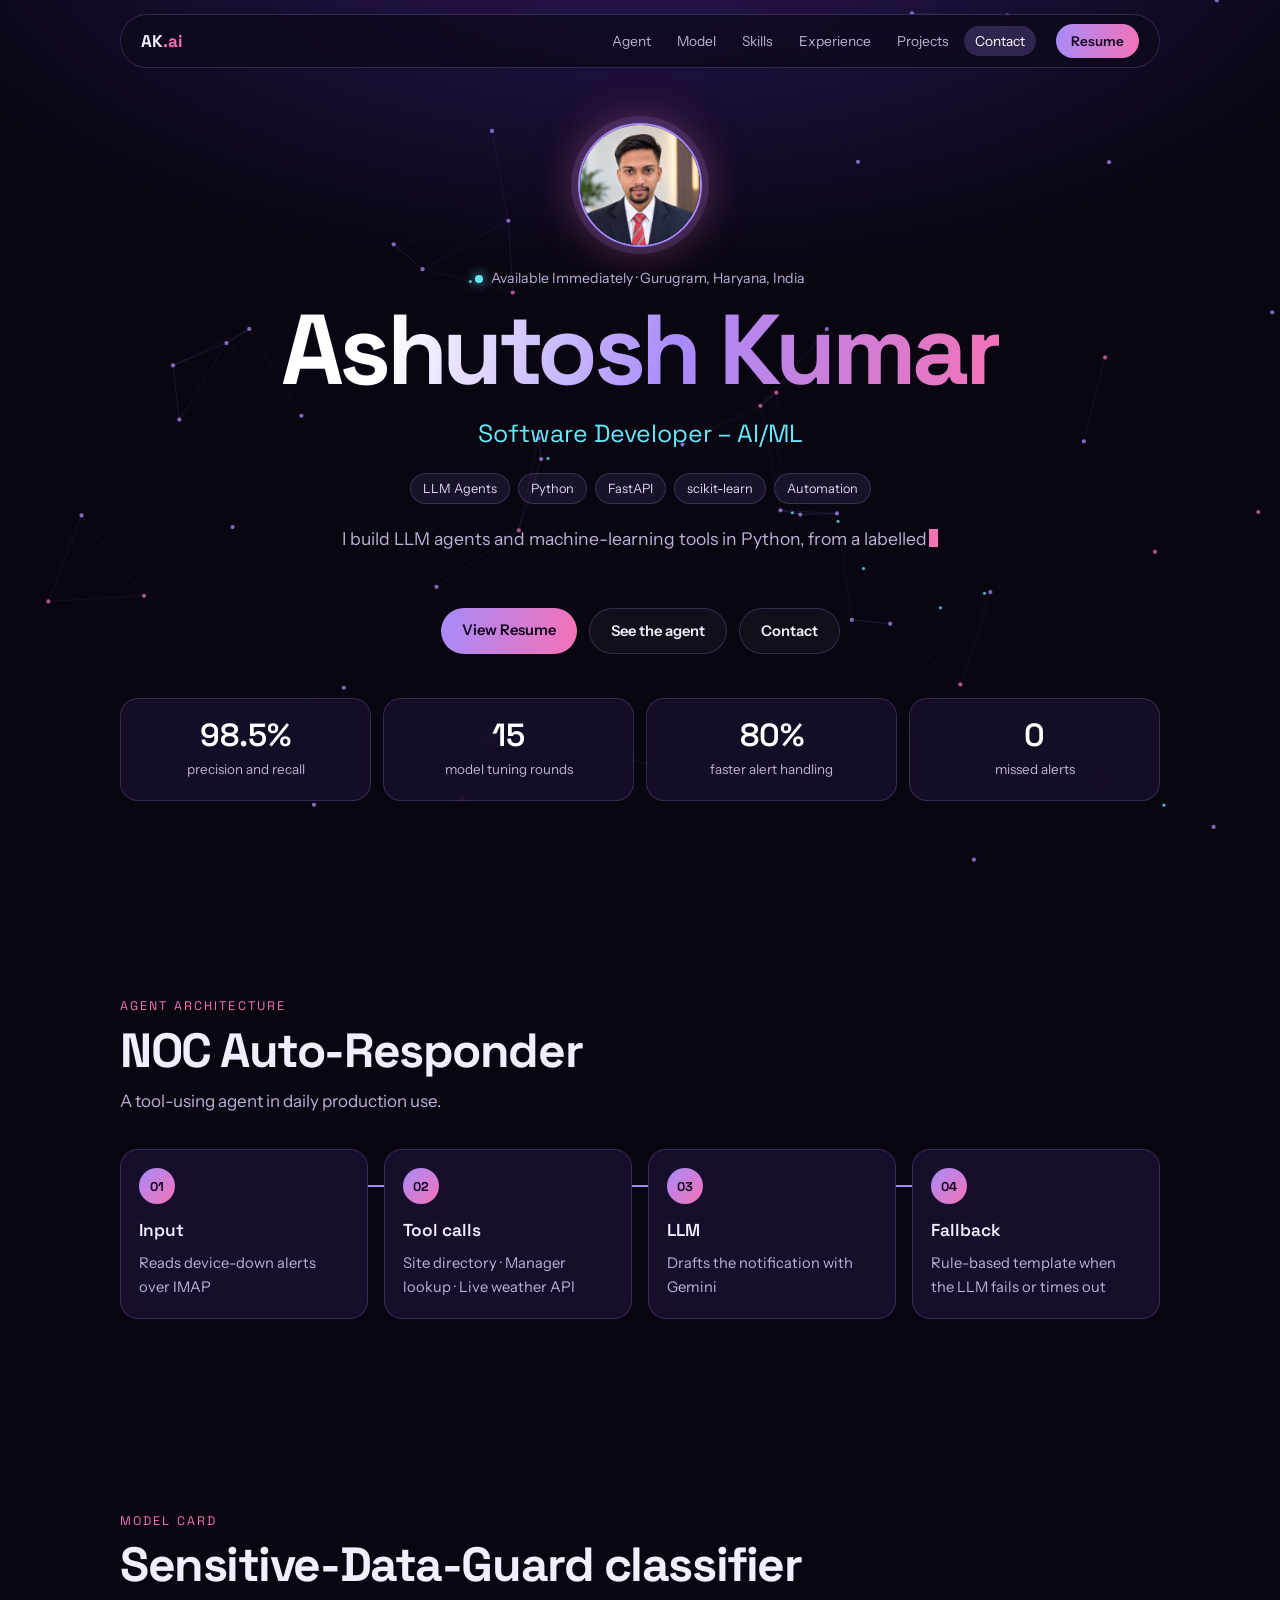
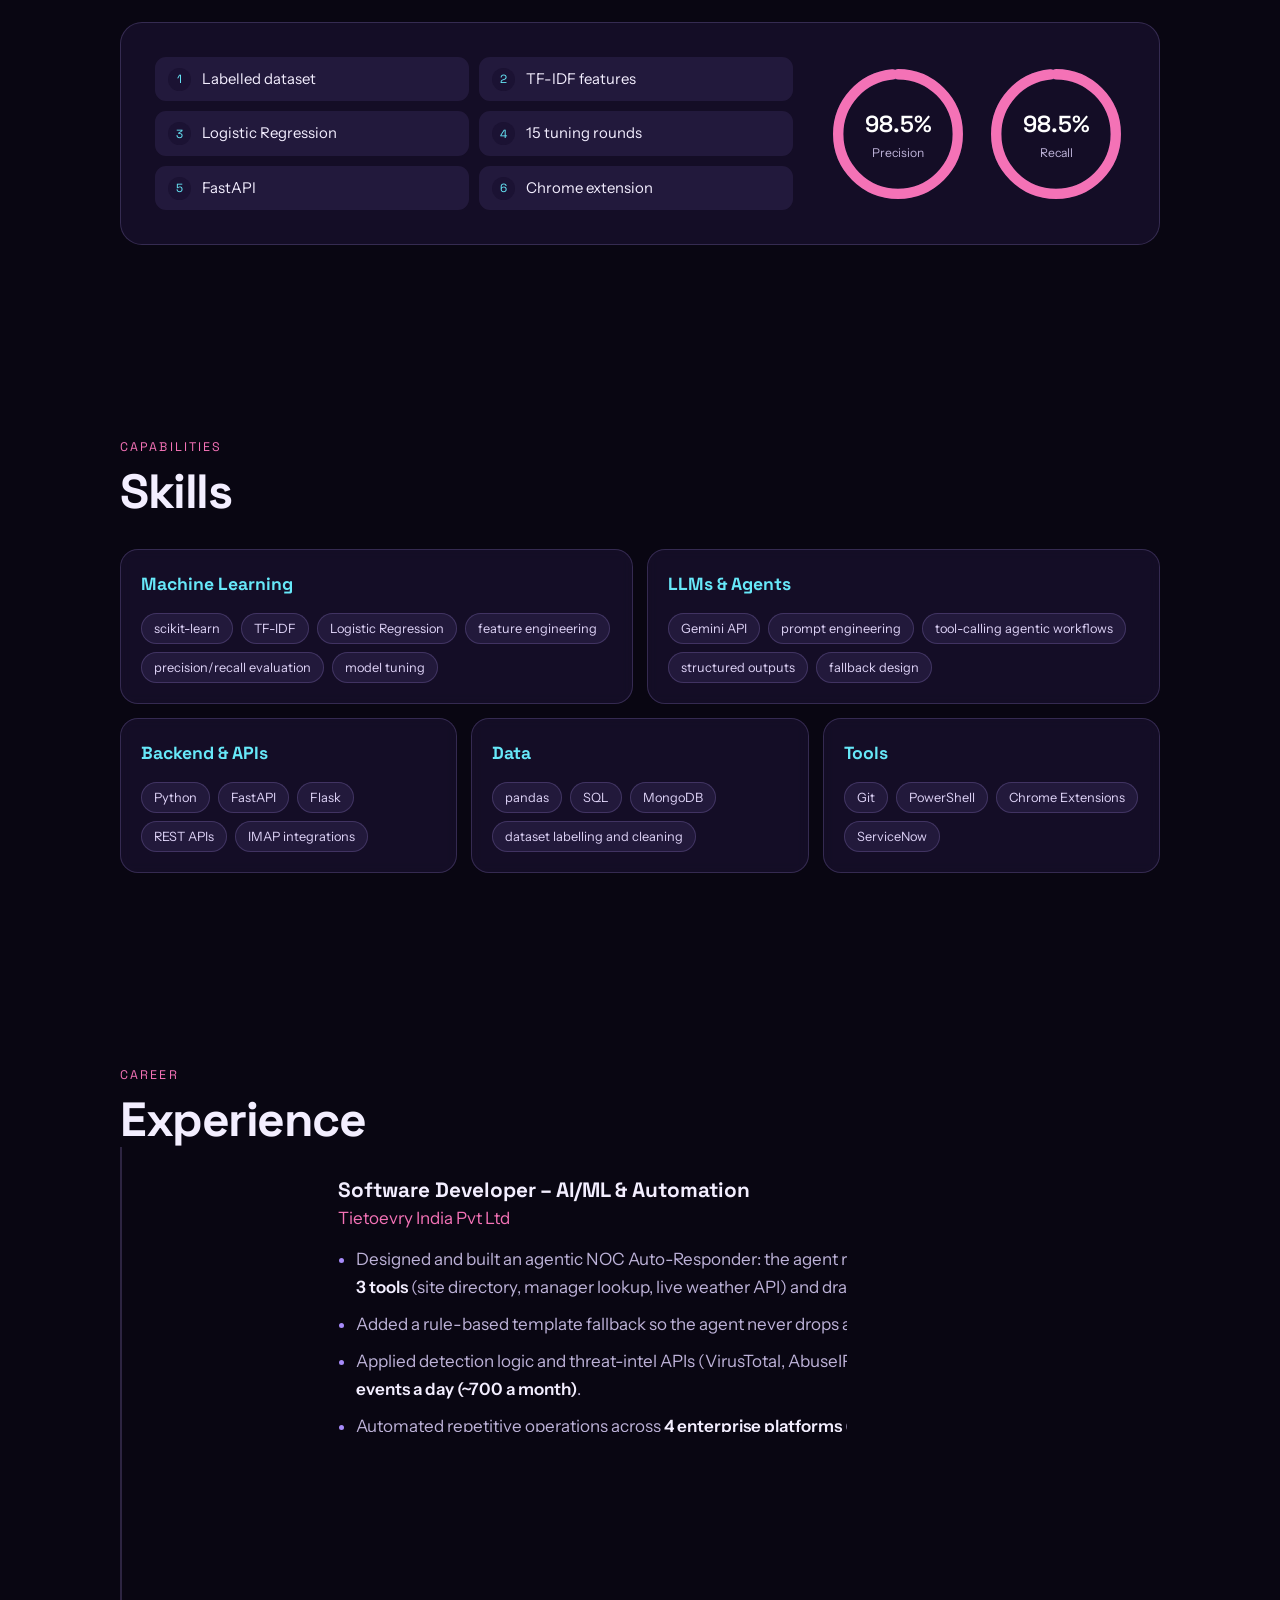
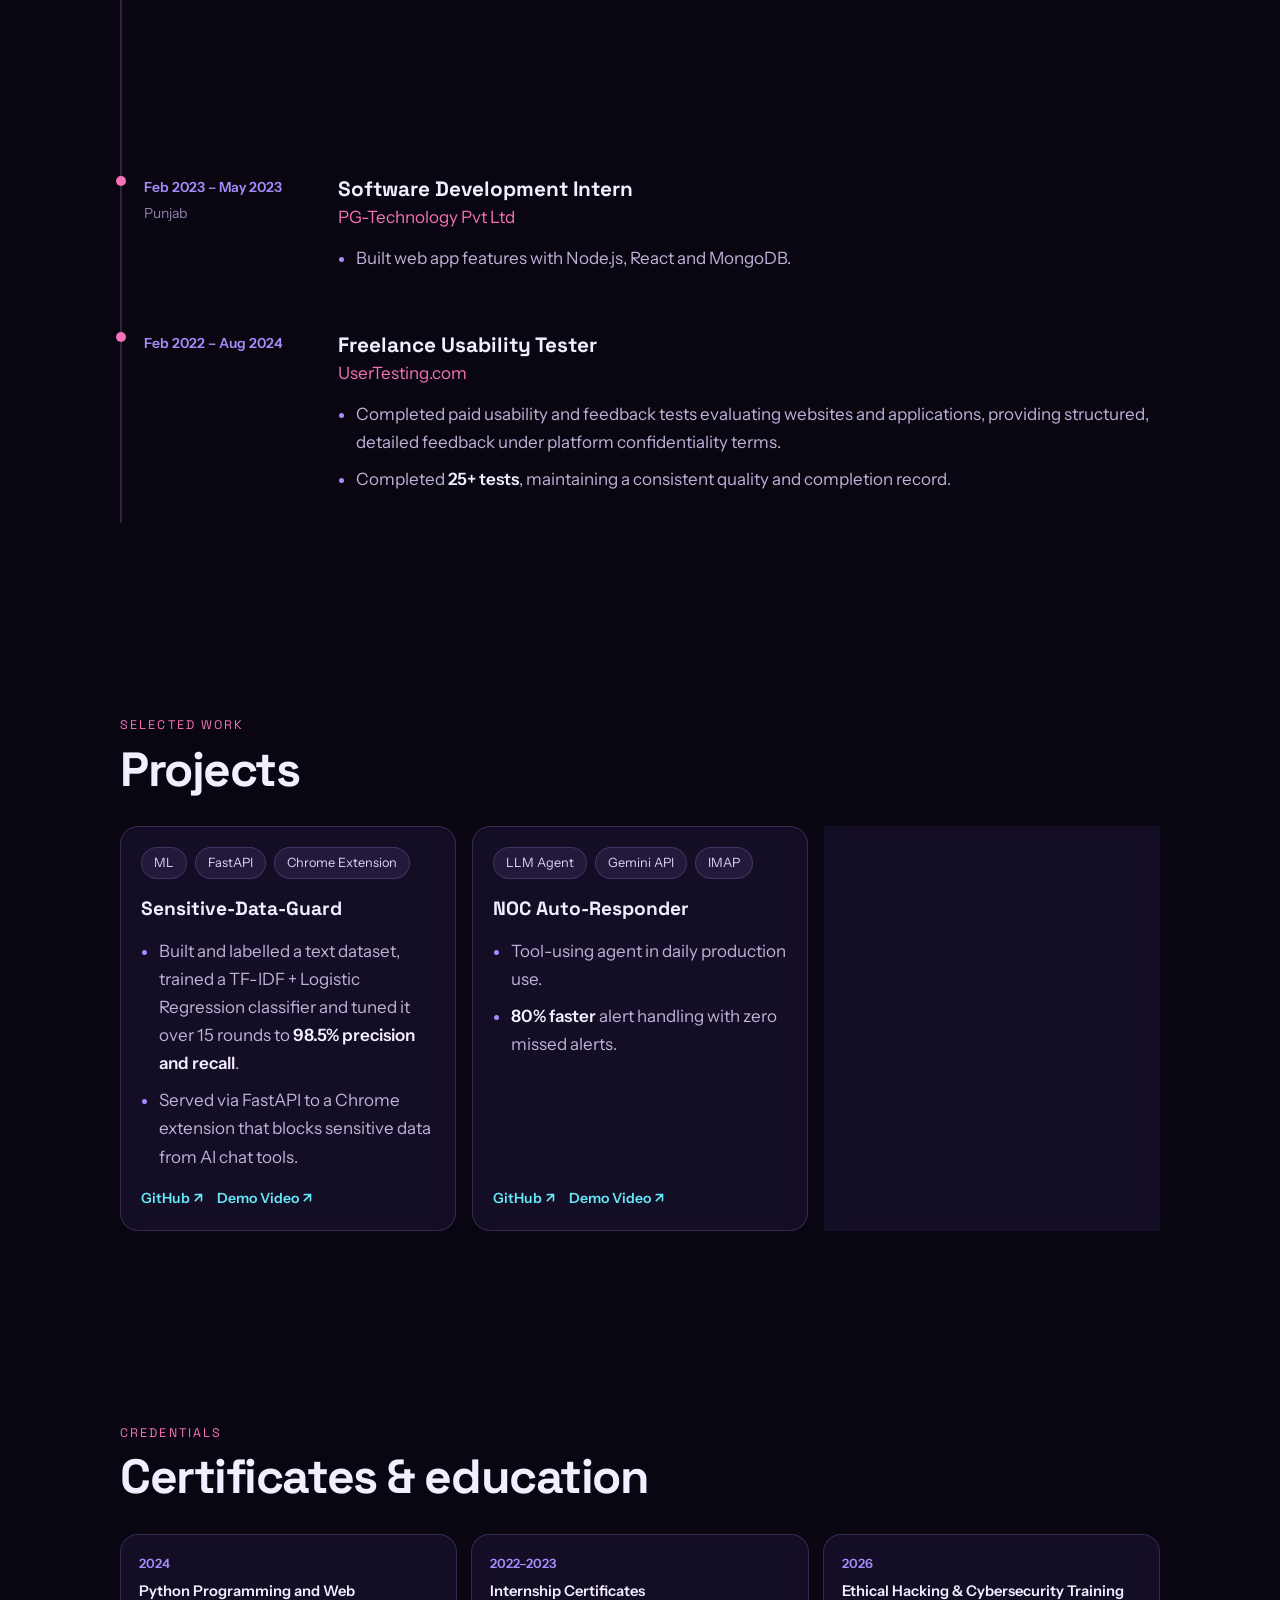
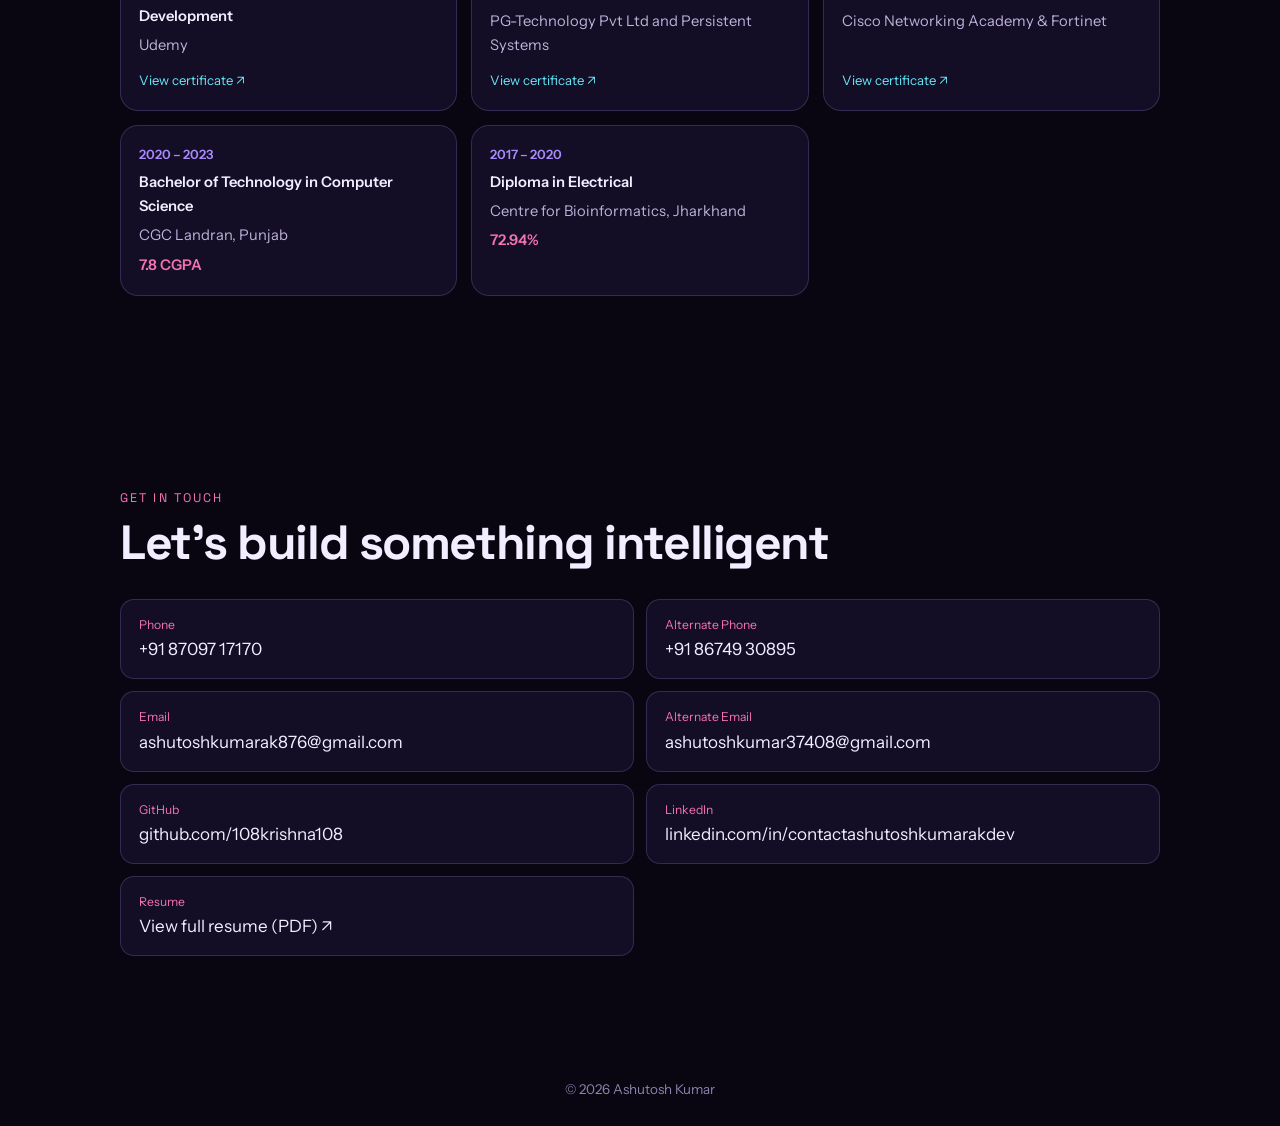
==== ai-ml-engineer/index.html @ c2e7ce9d "push" ====
<!doctype html>
<html lang="en">
<head>
<meta charset="UTF-8">
<meta name="viewport" content="width=device-width, initial-scale=1.0">
<meta name="robots" content="noindex">
<title>Ashutosh Kumar — Software Developer – AI/ML</title>
<meta name="description" content="Ashutosh Kumar, Software Developer – AI/ML. I build LLM agents and machine-learning tools in Python, from a labelled dataset to automation running in daily production.">
<script>document.documentElement.className='js'</script>
<link rel="preconnect" href="https://fonts.googleapis.com">
<link rel="preconnect" href="https://fonts.gstatic.com" crossorigin>
<link rel="stylesheet" href="https://fonts.googleapis.com/css2?family=Space+Grotesk:wght@400;500;600;700&family=Instrument+Sans:wght@400;500;600&display=swap">
<style>
*{box-sizing:border-box;}
html{scroll-behavior:smooth;scroll-padding-top:84px;-webkit-text-size-adjust:100%;}
body{margin:0;overflow-x:hidden;}
@supports (overflow:clip){html,body{overflow-x:clip;}}
a{color:inherit;text-decoration:none;}
p,h1,h2,h3,h4,ul,ol,figure{margin:0;}
ul,ol{padding:0;}
img{display:block;max-width:100%;}
a:focus-visible,summary:focus-visible{outline:2px solid currentColor;outline-offset:3px;border-radius:3px;}
#ambient{position:fixed;inset:0;z-index:-1;width:100%;height:100%;pointer-events:none;}

/* scroll-in, matching the Cyber Security portfolio */
.js .reveal{opacity:0;}
.js .reveal.is-visible{opacity:1;animation:revealLeft 1.6s cubic-bezier(.16,.6,.2,1) backwards;}
.js .reveal.right.is-visible{animation-name:revealRight;}
.js .reveal.up.is-visible{animation-name:revealUp;}
@keyframes revealLeft{from{opacity:0;transform:translateX(-140px);}}
@keyframes revealRight{from{opacity:0;transform:translateX(140px);}}
@keyframes revealUp{from{opacity:0;transform:translateY(60px);}}
.tilt{transform-style:preserve-3d;}

/* floating skill badges */
.chips,.tags,td{perspective:800px;}
.chip{display:inline-block;animation:wobble3d 7s ease-in-out infinite;}
.chip:nth-child(2n){animation-delay:.3s;animation-duration:6.5s;}
.chip:nth-child(3n){animation-delay:.6s;animation-duration:8s;}
.chip:nth-child(4n){animation-delay:.15s;animation-duration:7.4s;}
.chip:nth-child(5n){animation-delay:.45s;animation-duration:6.8s;}
@keyframes wobble3d{0%,100%{transform:translateY(0) rotateY(-10deg);}50%{transform:translateY(-4px) rotateY(10deg);}}

/* timeline pulse on each job */
.job{position:relative;}
.job::before{content:'';position:absolute;left:-6px;top:30px;width:10px;height:10px;border-radius:50%;color:var(--ping,#888);background:currentColor;animation:jobPing 2.4s ease-out infinite;}
@keyframes jobPing{0%{box-shadow:0 0 0 0 currentColor;}70%,100%{box-shadow:0 0 0 9px transparent;}}

/* glitching name and glowing photo, matching the Cyber Security hero */
.glitch{position:relative;}
.glitch::before,.glitch::after{content:attr(data-text);position:absolute;left:0;top:0;width:100%;height:100%;pointer-events:none;background:none;clip-path:inset(0 0 100% 0);}
.glitch::before{left:3px;color:var(--g1,#f472b6);-webkit-text-fill-color:var(--g1,#f472b6);animation:glitchTop 4.5s infinite linear alternate-reverse;}
.glitch::after{left:-3px;color:var(--g2,#67e8f9);-webkit-text-fill-color:var(--g2,#67e8f9);animation:glitchBot 4.5s infinite linear alternate-reverse;}
@keyframes glitchTop{0%,92%,100%{clip-path:inset(0 0 100% 0);}93%{clip-path:inset(10% 0 60% 0);}95%{clip-path:inset(40% 0 20% 0);}97%{clip-path:inset(70% 0 5% 0);}}
@keyframes glitchBot{0%,90%,100%{clip-path:inset(100% 0 0 0);}91%{clip-path:inset(60% 0 15% 0);}94%{clip-path:inset(20% 0 55% 0);}98%{clip-path:inset(5% 0 80% 0);}}
.avatar{animation:avatarGlow 3.2s ease-in-out infinite;}
.js .avatar.reveal.right.is-visible{animation:revealRight 1.6s cubic-bezier(.16,.6,.2,1) backwards,avatarGlow 3.2s ease-in-out infinite;}
@keyframes avatarGlow{0%,100%{box-shadow:0 14px 34px -16px var(--ping,#888);}50%{box-shadow:0 18px 52px -8px var(--ping,#888);}}

/* typewriter cursor on the intro line */
.type-cursor{display:inline-block;width:.5em;height:1em;margin-left:2px;vertical-align:-.12em;background:var(--ping,currentColor);animation:typeBlink 1s step-end infinite;}
@keyframes typeBlink{50%{opacity:0;}}

@media (prefers-reduced-motion:reduce){
  html{scroll-behavior:auto;}
  *,*::before,*::after{animation-duration:.001ms !important;animation-iteration-count:1 !important;transition-duration:.001ms !important;}
}
:root{
  --bg:#090612;--card:rgba(24,16,44,.78);--card-2:#1b1233;--line:rgba(190,160,255,.2);--ink:#f3eeff;--dim:#bdb2d8;--faint:#8e82ad;
  --violet:#a78bfa;--pink:#f472b6;--cyan:#67e8f9;
  --head:'Space Grotesk',ui-sans-serif,system-ui,sans-serif;--body:'Instrument Sans',ui-sans-serif,system-ui,sans-serif;
  --ping:#f472b6;--g1:#f472b6;--g2:#67e8f9;
}
body{background:radial-gradient(ellipse 90% 60% at 50% -10%,#2c1658 0,#090612 68%) fixed,var(--bg);color:var(--ink);font-family:var(--body);font-size:17px;line-height:1.65;}
::selection{background:var(--pink);color:#17061a;}
#net{position:fixed;inset:0;z-index:-1;width:100%;height:100%;}
.topbar{position:fixed;top:14px;left:50%;z-index:30;width:min(1040px,calc(100% - 32px));transform:translateX(-50%);display:flex;align-items:center;justify-content:space-between;gap:20px;padding:9px 20px;border:1px solid var(--line);border-radius:999px;background:rgba(14,9,28,.8);backdrop-filter:blur(14px);}
.brand{font-family:var(--head);font-weight:700;}
.brand span{color:var(--pink);}
.topbar nav{display:flex;gap:4px;min-width:0;margin-left:auto;font-size:.86rem;color:var(--dim);}
.nav-resume{flex:none;padding:6px 15px;border-radius:999px;background:linear-gradient(100deg,var(--violet),var(--pink));color:#14061f;font-size:.84rem;font-weight:600;}
.topbar nav a{padding:4px 11px;border-radius:999px;}
.topbar nav a:hover{color:var(--ink);}
.topbar nav a.active{background:rgba(167,139,250,.22);color:#fff;}
main{width:min(1040px,calc(100% - 32px));margin-inline:auto;}
section{padding-block:clamp(56px,9vw,96px);}
.hero{min-height:100vh;display:flex;flex-direction:column;align-items:center;justify-content:center;padding-top:120px;text-align:center;}
.avatar{width:124px;height:124px;object-fit:cover;object-position:top;border-radius:50%;border:2px solid var(--violet);box-shadow:0 0 0 7px rgba(167,139,250,.14),0 0 46px rgba(244,114,182,.42);}
.status{display:flex;align-items:center;gap:8px;margin-top:20px;font-size:.88rem;color:var(--dim);}
.status i{width:8px;height:8px;border-radius:50%;background:var(--cyan);box-shadow:0 0 12px var(--cyan);}
h1,h2,h3,h4{font-family:var(--head);}
h1{margin-top:10px;font-size:clamp(2.9rem,9vw,6.2rem);line-height:1;letter-spacing:-.045em;background:linear-gradient(100deg,#fff 15%,var(--violet) 55%,var(--pink));-webkit-background-clip:text;background-clip:text;color:transparent;}
.role{margin-top:14px;font-family:var(--head);font-size:clamp(1.1rem,3vw,1.55rem);color:var(--cyan);}
.chips{display:flex;flex-wrap:wrap;gap:8px;margin-top:14px;}
.chips.center{justify-content:center;margin-top:18px;}
.chip{padding:4px 12px;border:1px solid var(--line);border-radius:999px;background:rgba(167,139,250,.1);font-size:.8rem;color:#ded3f7;}
.intro{max-width:60ch;margin-top:20px;color:var(--dim);font-size:1.1rem;}
.actions{display:flex;flex-wrap:wrap;justify-content:center;gap:12px;margin-top:26px;}
.btn{padding:10px 21px;border:1px solid var(--line);border-radius:999px;background:rgba(255,255,255,.04);font-weight:600;font-size:.92rem;transition:transform .2s,border-color .2s;}
.btn:hover{transform:translateY(-2px);border-color:var(--violet);}
.btn.primary{border:0;background:linear-gradient(100deg,var(--violet),var(--pink));color:#14061f;}
.metrics{width:100%;display:grid;grid-template-columns:repeat(4,minmax(0,1fr));gap:12px;margin-top:44px;}
.metric,.skill,.proj,.cert,.edu,.step{border:1px solid var(--line);border-radius:18px;background:var(--card);backdrop-filter:blur(6px);}
.metric{padding:18px 12px;}
.metric strong{display:block;font-family:var(--head);font-size:2rem;line-height:1.15;color:#fff;}
.metric span{font-size:.84rem;color:var(--dim);}
.eyebrow{font-family:var(--head);font-size:.78rem;letter-spacing:.17em;text-transform:uppercase;color:var(--pink);}
h2{margin-top:8px;font-size:clamp(1.9rem,5vw,3rem);line-height:1.1;letter-spacing:-.03em;}
.lede{margin-top:10px;color:var(--dim);}
.flow{list-style:none;position:relative;display:grid;grid-template-columns:repeat(4,minmax(0,1fr));gap:16px;margin-top:34px;}
.flow::before{content:'';position:absolute;top:36px;left:6%;right:6%;height:2px;background:linear-gradient(90deg,var(--violet) 0 40%,var(--cyan) 50%,var(--pink) 60% 100%);background-size:220% 100%;animation:signal 3.4s linear infinite;}
@keyframes signal{to{background-position:-220% 0;}}
.step{position:relative;display:flex;flex-direction:column;gap:6px;padding:18px;background:#160e2b;font-size:.92rem;color:var(--dim);}
.step-no{width:36px;height:36px;display:grid;place-items:center;border-radius:50%;background:linear-gradient(135deg,var(--violet),var(--pink));font-family:var(--head);font-size:.8rem;font-weight:700;color:#14061f;}
.step strong{margin-top:6px;font-family:var(--head);font-size:1.08rem;color:var(--ink);}
.model{display:grid;grid-template-columns:minmax(0,1fr) auto;align-items:center;gap:36px;margin-top:30px;padding:clamp(20px,4vw,34px);border:1px solid var(--line);border-radius:22px;background:var(--card);}
.train{list-style:none;counter-reset:s;display:grid;grid-template-columns:repeat(2,minmax(0,1fr));gap:10px;}
.train li{counter-increment:s;display:flex;align-items:center;gap:11px;padding:10px 13px;border-radius:11px;background:rgba(167,139,250,.1);font-size:.93rem;}
.train li::before{content:counter(s);width:23px;height:23px;flex:none;display:grid;place-items:center;border-radius:50%;background:var(--card-2);font-family:var(--head);font-size:.74rem;color:var(--cyan);}
.rings{display:flex;gap:20px;}
.ring{position:relative;width:138px;height:138px;}
.ring svg{width:100%;height:100%;transform:rotate(-90deg);}
.ring circle{fill:none;stroke:rgba(167,139,250,.18);stroke-width:9;}
.ring .val{stroke:var(--pink);stroke-linecap:round;stroke-dasharray:calc(var(--v) * 1) 100;}
.ring figcaption{position:absolute;inset:0;display:flex;flex-direction:column;align-items:center;justify-content:center;font-size:.76rem;color:var(--dim);}
.ring strong{font-family:var(--head);font-size:1.45rem;color:#fff;}
.skill-grid{display:grid;grid-template-columns:repeat(6,minmax(0,1fr));gap:14px;margin-top:30px;}
.skill{grid-column:span 2;padding:20px;}
.skill:nth-child(-n+2){grid-column:span 3;}
.skill h3{font-size:1.1rem;color:var(--cyan);}
.job{display:grid;grid-template-columns:170px minmax(0,1fr);gap:24px;padding:30px 0 30px 22px;border-left:2px solid var(--line);}
.job-meta{display:flex;flex-direction:column;gap:3px;font-size:.87rem;color:var(--faint);}
.job-meta span:first-child{color:var(--violet);font-weight:600;}
.job h3{font-size:1.3rem;line-height:1.3;}
.co{color:var(--pink);}
.job ul,.proj ul{display:grid;gap:9px;margin-top:13px;padding-left:18px;color:var(--dim);}
.job li::marker,.proj li::marker{color:var(--violet);}
strong{color:var(--ink);font-weight:600;}
.wins{margin-top:18px;padding:16px 18px;border:1px solid rgba(103,232,249,.3);border-radius:14px;background:rgba(103,232,249,.07);}
.wins h4{font-size:.92rem;color:var(--cyan);}
.proj-grid{display:grid;grid-template-columns:repeat(3,minmax(0,1fr));gap:16px;margin-top:30px;}
.proj{display:flex;flex-direction:column;padding:20px;transition:transform .25s,border-color .25s;}
.proj:hover{transform:translateY(-5px);border-color:var(--violet);}
.proj .chips{margin-top:0;}
.proj h3{margin-top:14px;font-size:1.2rem;}
.plinks{display:flex;flex-wrap:wrap;gap:14px;margin-top:auto;padding-top:16px;}
.plink{font-size:.88rem;font-weight:600;color:var(--cyan);}
.plink:hover{text-decoration:underline;}
.cards{display:grid;grid-template-columns:repeat(3,minmax(0,1fr));gap:14px;margin-top:30px;}
.cert,.edu{display:flex;flex-direction:column;gap:5px;padding:18px;font-size:.92rem;color:var(--dim);}
.cert:hover{border-color:var(--pink);}
.edu{grid-column:span 1;}
.cert-year,.edu-years{font-size:.8rem;font-weight:600;color:var(--violet);}
.cert-open{margin-top:auto;padding-top:8px;font-size:.82rem;color:var(--cyan);}
.edu-score{color:var(--pink);font-weight:600;}
.contact-list{list-style:none;display:grid;grid-template-columns:repeat(2,minmax(0,1fr));gap:12px;margin-top:30px;}
.contact-list a{display:flex;flex-direction:column;padding:15px 18px;border:1px solid var(--line);border-radius:14px;background:var(--card);overflow-wrap:anywhere;}
.contact-list a:hover{border-color:var(--violet);}
.contact-list span{font-size:.76rem;color:var(--pink);}
footer{padding-block:26px;text-align:center;font-size:.84rem;color:var(--faint);}
@media (max-width:1100px){
  .proj-grid,.cards{grid-template-columns:repeat(2,minmax(0,1fr));}
  .model{grid-template-columns:minmax(0,1fr);}
  .rings{justify-content:center;}
}
@media (max-width:860px){
  .topbar{border-radius:16px;padding:8px 12px;gap:10px;}
  .topbar nav{overflow-x:auto;scrollbar-width:none;}
  .flow,.proj-grid,.cards{grid-template-columns:repeat(2,minmax(0,1fr));}
  .flow::before{display:none;}
  .model{grid-template-columns:minmax(0,1fr);}
  .rings{justify-content:center;}
  .skill,.skill:nth-child(-n+2){grid-column:span 3;}
  .job{grid-template-columns:minmax(0,1fr);gap:10px;}
}
@media (max-width:600px){
  .metrics{grid-template-columns:repeat(2,minmax(0,1fr));}
  .flow,.proj-grid,.cards,.contact-list,.train{grid-template-columns:minmax(0,1fr);}
  .skill,.skill:nth-child(-n+2){grid-column:span 6;}
  .ring{width:122px;height:122px;}
}
</style>
</head>
<body>


<canvas id="net" aria-hidden="true"></canvas>
<header class="topbar"><a class="brand" href="#top">AK<span>.ai</span></a><nav aria-label="Sections"><a href="#agent" data-spy>Agent</a><a href="#model" data-spy>Model</a><a href="#skills" data-spy>Skills</a><a href="#experience" data-spy>Experience</a><a href="#projects" data-spy>Projects</a><a href="#contact" data-spy>Contact</a></nav><a class="nav-resume" href="https://drive.google.com/file/d/1RLlVlY41QVcTqa9_hmAewLSdM6iTiIDr/view?usp=drive_link" target="_blank" rel="noopener noreferrer">Resume</a></header>
<main id="top">
  <section class="hero">
    <img class="avatar" src="../photo.png" alt="Portrait of Ashutosh Kumar" width="124" height="124">
    <p class="status"><i aria-hidden="true"></i>Available Immediately · Gurugram, Haryana, India</p>
    <h1>Ashutosh Kumar</h1>
    <p class="role">Software Developer – AI/ML</p>
    <div class="chips center"><span class="chip">LLM Agents</span><span class="chip">Python</span><span class="chip">FastAPI</span><span class="chip">scikit-learn</span><span class="chip">Automation</span></div>
    <p class="intro">I build LLM agents and machine-learning tools in Python, from a labelled dataset to automation running in daily production.</p>
    <div class="actions"><a class="btn primary" href="https://drive.google.com/file/d/1RLlVlY41QVcTqa9_hmAewLSdM6iTiIDr/view?usp=drive_link" target="_blank" rel="noopener noreferrer">View Resume</a><a class="btn" href="#agent">See the agent</a><a class="btn" href="#contact">Contact</a></div>
    <div class="metrics"><div class="metric reveal"><strong>98.5%</strong><span>precision and recall</span></div><div class="metric reveal"><strong>15</strong><span>model tuning rounds</span></div><div class="metric reveal"><strong>80%</strong><span>faster alert handling</span></div><div class="metric reveal"><strong>0</strong><span>missed alerts</span></div></div>
  </section>
  <section id="agent"><p class="eyebrow">Agent architecture</p><h2>NOC Auto-Responder</h2><p class="lede">A tool-using agent in daily production use.</p><ol class="flow"><li class="step reveal"><span class="step-no">01</span><strong>Input</strong><span>Reads device-down alerts over IMAP</span></li><li class="step reveal"><span class="step-no">02</span><strong>Tool calls</strong><span>Site directory · Manager lookup · Live weather API</span></li><li class="step reveal"><span class="step-no">03</span><strong>LLM</strong><span>Drafts the notification with Gemini</span></li><li class="step reveal"><span class="step-no">04</span><strong>Fallback</strong><span>Rule-based template when the LLM fails or times out</span></li></ol></section>
  <section id="model"><p class="eyebrow">Model card</p><h2>Sensitive-Data-Guard classifier</h2>
    <div class="model reveal"><ol class="train"><li>Labelled dataset</li><li>TF-IDF features</li><li>Logistic Regression</li><li>15 tuning rounds</li><li>FastAPI</li><li>Chrome extension</li></ol><div class="rings"><figure class="ring" style="--v:98.5"><svg viewBox="0 0 120 120" aria-hidden="true"><circle cx="60" cy="60" r="52"/><circle class="val" cx="60" cy="60" r="52" pathLength="100"/></svg><figcaption><strong>98.5%</strong>Precision</figcaption></figure><figure class="ring" style="--v:98.5"><svg viewBox="0 0 120 120" aria-hidden="true"><circle cx="60" cy="60" r="52"/><circle class="val" cx="60" cy="60" r="52" pathLength="100"/></svg><figcaption><strong>98.5%</strong>Recall</figcaption></figure></div></div></section>
  <section id="skills"><p class="eyebrow">Capabilities</p><h2>Skills</h2><div class="skill-grid"><article class="skill reveal"><h3>Machine Learning</h3><div class="chips"><span class="chip">scikit-learn</span><span class="chip">TF-IDF</span><span class="chip">Logistic Regression</span><span class="chip">feature engineering</span><span class="chip">precision/recall evaluation</span><span class="chip">model tuning</span></div></article><article class="skill reveal"><h3>LLMs &amp; Agents</h3><div class="chips"><span class="chip">Gemini API</span><span class="chip">prompt engineering</span><span class="chip">tool-calling agentic workflows</span><span class="chip">structured outputs</span><span class="chip">fallback design</span></div></article><article class="skill reveal"><h3>Backend &amp; APIs</h3><div class="chips"><span class="chip">Python</span><span class="chip">FastAPI</span><span class="chip">Flask</span><span class="chip">REST APIs</span><span class="chip">IMAP integrations</span></div></article><article class="skill reveal"><h3>Data</h3><div class="chips"><span class="chip">pandas</span><span class="chip">SQL</span><span class="chip">MongoDB</span><span class="chip">dataset labelling and cleaning</span></div></article><article class="skill reveal"><h3>Tools</h3><div class="chips"><span class="chip">Git</span><span class="chip">PowerShell</span><span class="chip">Chrome Extensions</span><span class="chip">ServiceNow</span></div></article></div></section>
  <section id="experience"><p class="eyebrow">Career</p><h2>Experience</h2><article class="job reveal"><div class="job-meta"><span>Aug 2024 – Oct 2026</span><span>Gurugram</span></div><div><h3>Software Developer – AI/ML &amp; Automation</h3><p class="co">Tietoevry India Pvt Ltd</p><ul><li>Designed and built an agentic NOC Auto-Responder: the agent reads device-down alerts over IMAP, calls <strong>3 tools</strong> (site directory, manager lookup, live weather API) and drafts notifications with Gemini.</li><li>Added a rule-based template fallback so the agent never drops an alert when the LLM fails or times out.</li><li>Applied detection logic and threat-intel APIs (VirusTotal, AbuseIPDB) to classify and prioritise <strong>30–40 events a day (~700 a month)</strong>.</li><li>Automated repetitive operations across <strong>4 enterprise platforms</strong> (ServiceNow, CrowdStrike, Google SecOps, Entra ID) with Python and PowerShell.</li><li>Analysed log data with Google SecOps queries to find patterns behind recurring incidents and traced them to <strong>3 root causes</strong>.</li></ul><div class="wins"><h4>Key achievements</h4><ul><li>Cut alert handling from <strong>~15 to ~3 minutes (80% faster)</strong> with the LLM-powered auto-responder.</li><li>Replaced <strong>~30 minutes of manual work with a ~3-minute automated run (90% faster)</strong> for bulk account operations.</li></ul></div></div></article><article class="job reveal"><div class="job-meta"><span>Feb 2023 – May 2023</span><span>Punjab</span></div><div><h3>Software Development Intern</h3><p class="co">PG-Technology Pvt Ltd</p><ul><li>Built web app features with Node.js, React and MongoDB.</li></ul></div></article><article class="job reveal"><div class="job-meta"><span>Feb 2022 – Aug 2024</span><span></span></div><div><h3>Freelance Usability Tester</h3><p class="co">UserTesting.com</p><ul><li>Completed paid usability and feedback tests evaluating websites and applications, providing structured, detailed feedback under platform confidentiality terms.</li><li>Completed <strong>25+ tests</strong>, maintaining a consistent quality and completion record.</li></ul></div></article></section>
  <section id="projects"><p class="eyebrow">Selected work</p><h2>Projects</h2><div class="proj-grid"><article class="proj reveal"><div class="chips"><span class="chip">ML</span><span class="chip">FastAPI</span><span class="chip">Chrome Extension</span></div><h3>Sensitive-Data-Guard</h3><ul><li>Built and labelled a text dataset, trained a TF-IDF + Logistic Regression classifier and tuned it over 15 rounds to <strong>98.5% precision and recall</strong>.</li><li>Served via FastAPI to a Chrome extension that blocks sensitive data from AI chat tools.</li></ul><div class="plinks"><a class="plink" href="https://github.com/108krishna108/Sensitive-Data-Guard" target="_blank" rel="noopener noreferrer">GitHub <span aria-hidden="true">↗</span></a><a class="plink" href="https://www.loom.com/share/98ffaa30d86a4ac590763d7433752512" target="_blank" rel="noopener noreferrer">Demo Video <span aria-hidden="true">↗</span></a></div></article><article class="proj reveal"><div class="chips"><span class="chip">LLM Agent</span><span class="chip">Gemini API</span><span class="chip">IMAP</span></div><h3>NOC Auto-Responder</h3><ul><li>Tool-using agent in daily production use.</li><li><strong>80% faster</strong> alert handling with zero missed alerts.</li></ul><div class="plinks"><a class="plink" href="https://github.com/108krishna108/Noc__auto__responder108" target="_blank" rel="noopener noreferrer">GitHub <span aria-hidden="true">↗</span></a><a class="plink" href="https://drive.google.com/file/d/1o7Acmb9kYt1wf3YQ3qT6laahlsnbMGVQ/view?usp=drive_link" target="_blank" rel="noopener noreferrer">Demo Video <span aria-hidden="true">↗</span></a></div></article><article class="proj reveal"><div class="chips"><span class="chip">Flask</span><span class="chip">Python</span></div><h3>Fruit-Store-Pentest</h3><ul><li>Built and security-tested a web app.</li><li>13 vulnerabilities found and fixed.</li></ul><div class="plinks"><a class="plink" href="https://fruit-store-pentest.onrender.com/" target="_blank" rel="noopener noreferrer">Live Demo <span aria-hidden="true">↗</span></a><a class="plink" href="https://github.com/108krishna108/fruit-store-pentest" target="_blank" rel="noopener noreferrer">GitHub <span aria-hidden="true">↗</span></a></div></article></div></section>
  <section id="credentials"><p class="eyebrow">Credentials</p><h2>Certificates &amp; education</h2><div class="cards"><a class="cert reveal" href="https://drive.google.com/drive/folders/17gWDw0-nOkX5b3Zy6BZHr-tLGWZZBBZR?usp=drive_link" target="_blank" rel="noopener noreferrer"><span class="cert-year">2024</span><strong>Python Programming and Web Development</strong><span class="cert-issuer">Udemy</span><span class="cert-open">View certificate ↗</span></a><a class="cert reveal" href="https://drive.google.com/drive/folders/1X7R6Z8djDzRFwH_glODkxabgyO7KA3sj?usp=drive_link" target="_blank" rel="noopener noreferrer"><span class="cert-year">2022–2023</span><strong>Internship Certificates</strong><span class="cert-issuer">PG-Technology Pvt Ltd and Persistent Systems</span><span class="cert-open">View certificate ↗</span></a><a class="cert reveal" href="https://drive.google.com/drive/folders/1lPvsDt-7lBXQo9Z0tTZPq7gN1NkgjozB?usp=drive_link" target="_blank" rel="noopener noreferrer"><span class="cert-year">2026</span><strong>Ethical Hacking &amp; Cybersecurity Training</strong><span class="cert-issuer">Cisco Networking Academy &amp; Fortinet</span><span class="cert-open">View certificate ↗</span></a><div class="edu reveal"><span class="edu-years">2020 – 2023</span><strong>Bachelor of Technology in Computer Science</strong><span>CGC Landran, Punjab</span><span class="edu-score">7.8 CGPA</span></div><div class="edu reveal"><span class="edu-years">2017 – 2020</span><strong>Diploma in Electrical</strong><span>Centre for Bioinformatics, Jharkhand</span><span class="edu-score">72.94%</span></div></div></section>
  <section id="contact"><p class="eyebrow">Get in touch</p><h2>Let's build something intelligent</h2><ul class="contact-list"><li><a href="tel:+918709717170"><span>Phone</span>+91 87097 17170</a></li><li><a href="tel:+918674930895"><span>Alternate Phone</span>+91 86749 30895</a></li><li><a href="mailto:ashutoshkumarak876@gmail.com"><span>Email</span>ashutoshkumarak876@gmail.com</a></li><li><a href="mailto:ashutoshkumar37408@gmail.com"><span>Alternate Email</span>ashutoshkumar37408@gmail.com</a></li><li><a href="https://github.com/108krishna108" target="_blank" rel="noopener noreferrer"><span>GitHub</span>github.com/108krishna108</a></li><li><a href="https://www.linkedin.com/in/contactashutoshkumarakdev" target="_blank" rel="noopener noreferrer"><span>LinkedIn</span>linkedin.com/in/contactashutoshkumarakdev</a></li><li><a href="https://drive.google.com/file/d/1RLlVlY41QVcTqa9_hmAewLSdM6iTiIDr/view?usp=drive_link" target="_blank" rel="noopener noreferrer"><span>Resume</span>View full resume (PDF) ↗</a></li></ul></section>
</main>
<footer>© 2026 Ashutosh Kumar</footer>
<script>
(function(){
  var reduce = window.matchMedia('(prefers-reduced-motion: reduce)').matches;

  var heading = document.querySelector('h1');
  if (heading){
    heading.classList.add('glitch');
    heading.setAttribute('data-text', heading.textContent);
  }

  // scroll-in directions, matching the Cyber Security portfolio
  function mark(selector, direction){
    document.querySelectorAll(selector).forEach(function(el){
      el.classList.add('reveal');
      el.classList.remove('right', 'up');
      if (direction) el.classList.add(direction);
    });
  }
  mark('.hero-grid>div:first-child,.masthead>div:first-child,.hero>div:first-child');
  mark('.avatar,.terminal', 'right');
  mark('h2,.job,.code,.editor .shell,.model,.panel,.contact-list', 'up');
  document.querySelectorAll('.metric,.proj,.cert,.edu,.skill,.suite,.step').forEach(function(el){
    var index = Array.prototype.indexOf.call(el.parentNode.children, el);
    el.classList.add('reveal');
    el.classList.remove('right', 'up');
    if (index % 2) el.classList.add('right');
  });

  var reveals = document.querySelectorAll('.reveal');
  if (reduce || !('IntersectionObserver' in window)){
    reveals.forEach(function(el){ el.classList.add('is-visible'); });
  } else {
    var seen = new IntersectionObserver(function(entries){
      entries.forEach(function(entry){
        if (entry.isIntersecting){ entry.target.classList.add('is-visible'); seen.unobserve(entry.target); }
      });
    }, { threshold:.08, rootMargin:'0px 0px -5% 0px' });
    reveals.forEach(function(el){ seen.observe(el); });
  }

  // hover-tilt
  if (!reduce && window.matchMedia('(hover:hover)').matches){
    document.querySelectorAll('.avatar,.metric,.job,.proj,.cert,.edu,.skill,.suite,.step,.panel,.code,.editor .shell,.model,.terminal').forEach(function(el){
      el.classList.add('tilt');
      el.addEventListener('pointermove', function(e){
        if (!el.classList.contains('is-visible')) return;
        el.style.transition = 'none';
        var r = el.getBoundingClientRect();
        var px = (e.clientX - r.left) / r.width - 0.5;
        var py = (e.clientY - r.top) / r.height - 0.5;
        var strength = r.width > 640 ? 3 : 9;
        el.style.transform = 'perspective(900px) rotateX(' + (-py * strength).toFixed(2) + 'deg) rotateY(' + (px * strength).toFixed(2) + 'deg)';
      });
      el.addEventListener('pointerleave', function(){
        el.style.transition = 'transform .3s ease';
        el.style.transform = '';
      });
    });
  }

  // typewriter
  var intro = document.querySelector('.intro');
  if (intro && !reduce){
    var text = intro.textContent, at = 0;
    var cursor = document.createElement('span');
    cursor.className = 'type-cursor';
    cursor.setAttribute('aria-hidden', 'true');
    intro.style.minHeight = intro.offsetHeight + 'px';
    intro.setAttribute('aria-label', text);
    (function type(){
      intro.textContent = text.slice(0, at);
      intro.appendChild(cursor);
      if (at++ < text.length) setTimeout(type, 24);
    })();
  }

  // ambient background canvas, used by each theme
  window.startAmbient = function(draw, fps){
    var canvas = document.getElementById('ambient');
    if (!canvas) return;
    var ctx = canvas.getContext('2d'), width, height, last = 0;
    function size(){
      var ratio = Math.min(window.devicePixelRatio || 1, 2);
      width = window.innerWidth;
      height = window.innerHeight;
      canvas.width = width * ratio;
      canvas.height = height * ratio;
      ctx.setTransform(ratio, 0, 0, ratio, 0, 0);
      if (reduce) draw(ctx, width, height, 0);
    }
    size();
    window.addEventListener('resize', size);
    if (reduce) return;
    (function loop(time){
      requestAnimationFrame(loop);
      if (document.hidden || time - last < 1000 / fps) return;
      last = time;
      draw(ctx, width, height, time);
    })(0);
  };

  var links = document.querySelectorAll('[data-spy]');
  if (links.length && 'IntersectionObserver' in window){
    var spy = new IntersectionObserver(function(entries){
      entries.forEach(function(entry){
        if (!entry.isIntersecting) return;
        links.forEach(function(link){
          var on = link.getAttribute('href') === '#' + entry.target.id;
          link.classList.toggle('active', on);
          if (on){
            link.setAttribute('aria-current', 'true');
            document.dispatchEvent(new CustomEvent('section-change', { detail:link }));
          } else {
            link.removeAttribute('aria-current');
          }
        });
      });
    }, { rootMargin:'-40% 0px -55% 0px' });
    links.forEach(function(link){
      var target = document.querySelector(link.getAttribute('href'));
      if (target) spy.observe(target);
    });
  }
})();
(function(){
  var canvas = document.getElementById('net');
  var ctx = canvas.getContext('2d');
  var reduce = window.matchMedia('(prefers-reduced-motion: reduce)').matches;
  var nodes = [], width, height, ratio;

  function size(){
    ratio = Math.min(window.devicePixelRatio || 1, 2);
    width = window.innerWidth;
    height = window.innerHeight;
    canvas.width = width * ratio;
    canvas.height = height * ratio;
    ctx.setTransform(ratio, 0, 0, ratio, 0, 0);
    var count = Math.round(Math.min(70, width * height / 22000));
    nodes = [];
    for (var i = 0; i < count; i++){
      nodes.push({ x:Math.random() * width, y:Math.random() * height, vx:(Math.random() - .5) * .28, vy:(Math.random() - .5) * .28, phase:Math.random() * 6.28 });
    }
  }

  function draw(time){
    ctx.clearRect(0, 0, width, height);
    var reach = 150;
    for (var i = 0; i < nodes.length; i++){
      var a = nodes[i];
      if (!reduce){
        a.x += a.vx; a.y += a.vy;
        if (a.x < 0 || a.x > width) a.vx *= -1;
        if (a.y < 0 || a.y > height) a.vy *= -1;
      }
      for (var j = i + 1; j < nodes.length; j++){
        var b = nodes[j], dx = a.x - b.x, dy = a.y - b.y, d = Math.sqrt(dx * dx + dy * dy);
        if (d > reach) continue;
        ctx.strokeStyle = 'rgba(167,139,250,' + (.2 * (1 - d / reach)) + ')';
        ctx.lineWidth = 1;
        ctx.beginPath(); ctx.moveTo(a.x, a.y); ctx.lineTo(b.x, b.y); ctx.stroke();
        if (!reduce && (i + j) % 9 === 0){
          var t = (time / 2600 + a.phase) % 1;
          ctx.fillStyle = 'rgba(103,232,249,.75)';
          ctx.beginPath(); ctx.arc(a.x - dx * t, a.y - dy * t, 1.6, 0, 6.28); ctx.fill();
        }
      }
      ctx.fillStyle = i % 4 === 0 ? 'rgba(244,114,182,.7)' : 'rgba(167,139,250,.75)';
      ctx.beginPath(); ctx.arc(a.x, a.y, 2.1, 0, 6.28); ctx.fill();
    }
    if (!reduce) requestAnimationFrame(draw);
  }

  size();
  window.addEventListener('resize', function(){ size(); if (reduce) draw(0); });
  draw(0);
})();
</script>
</body>
</html>
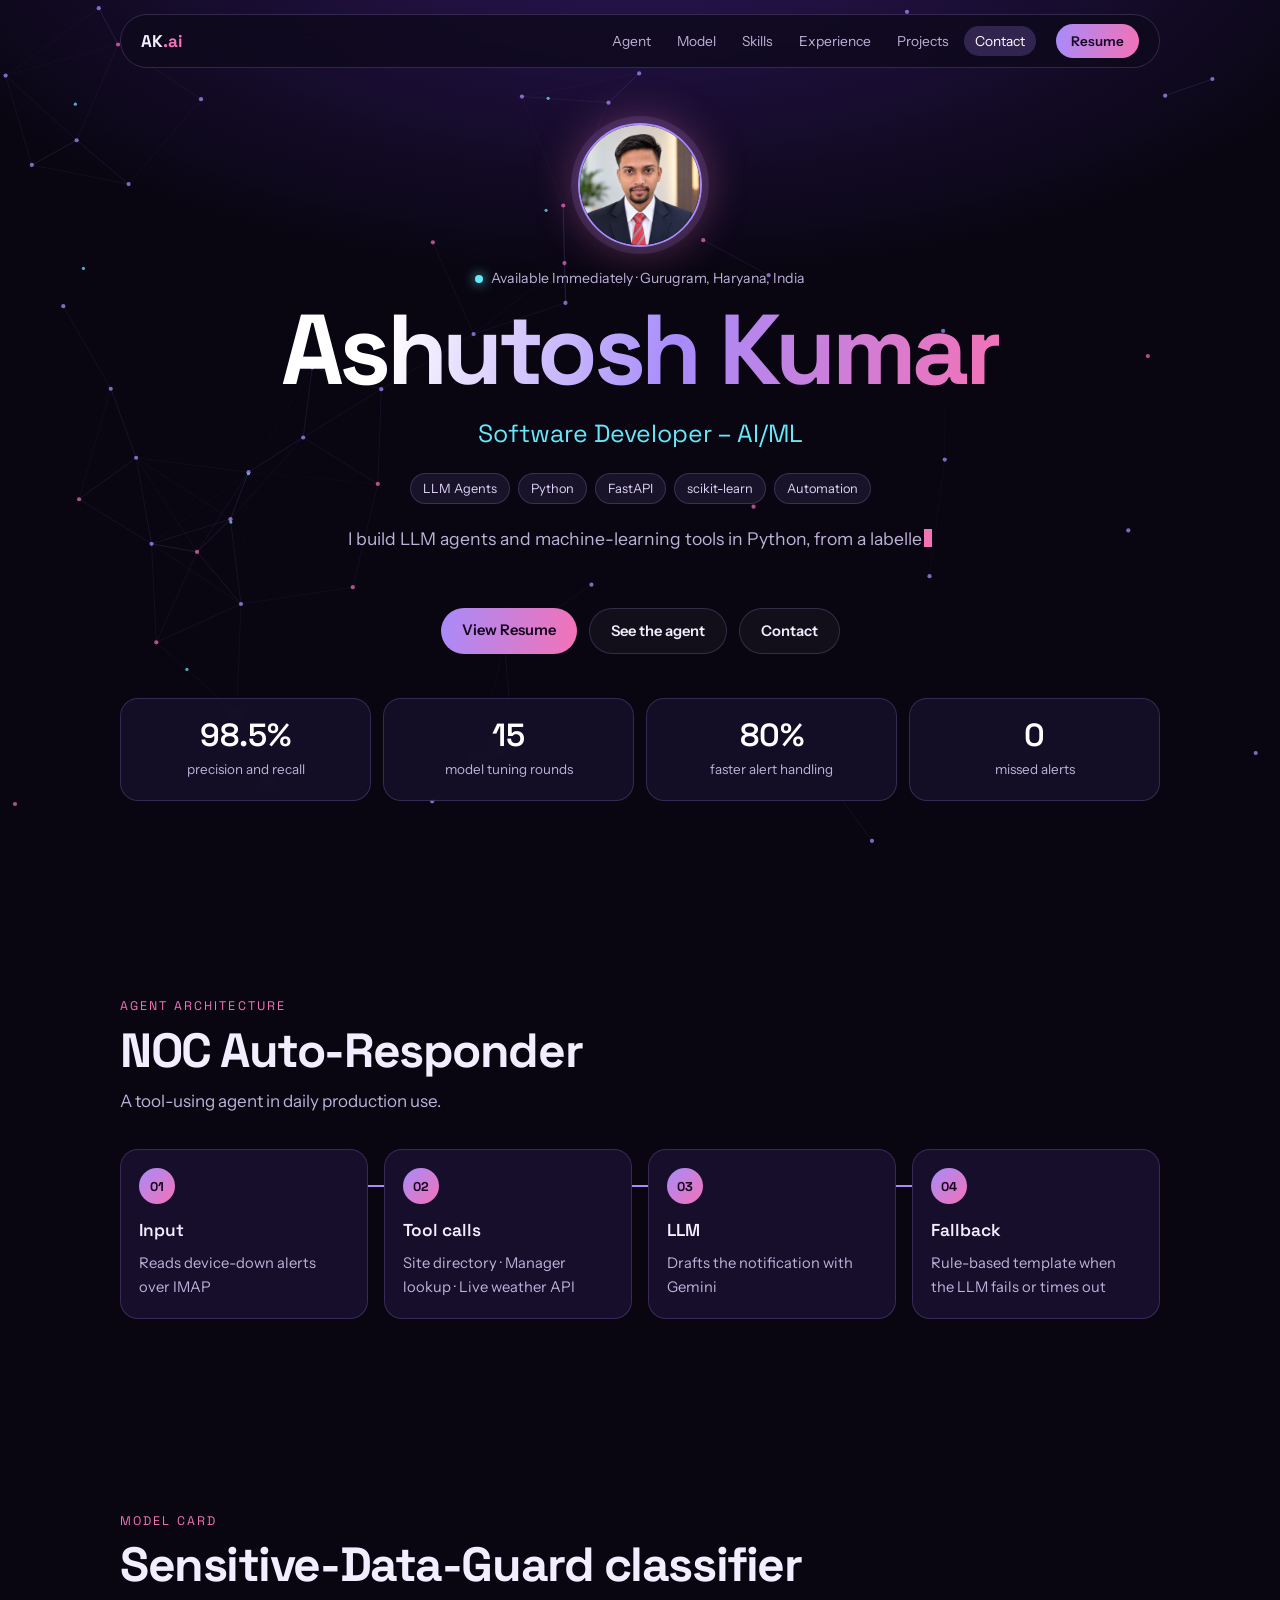
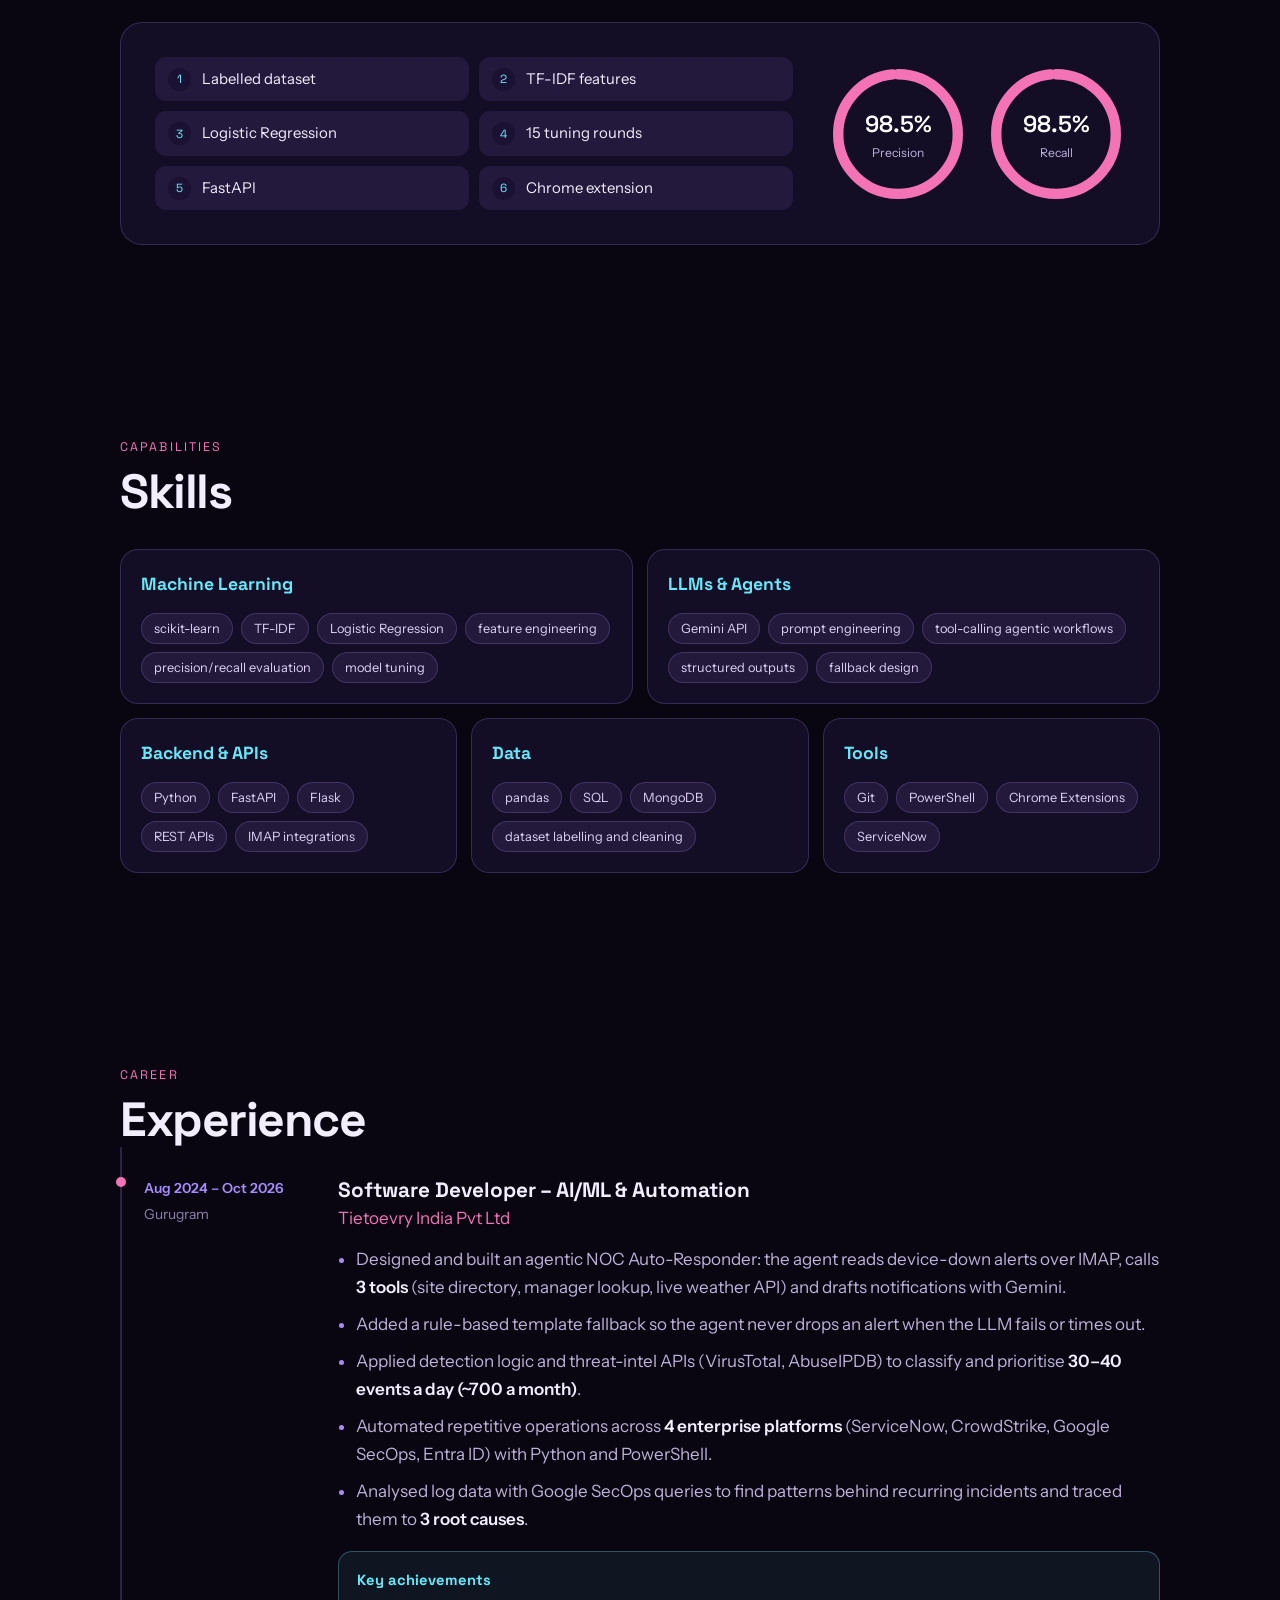
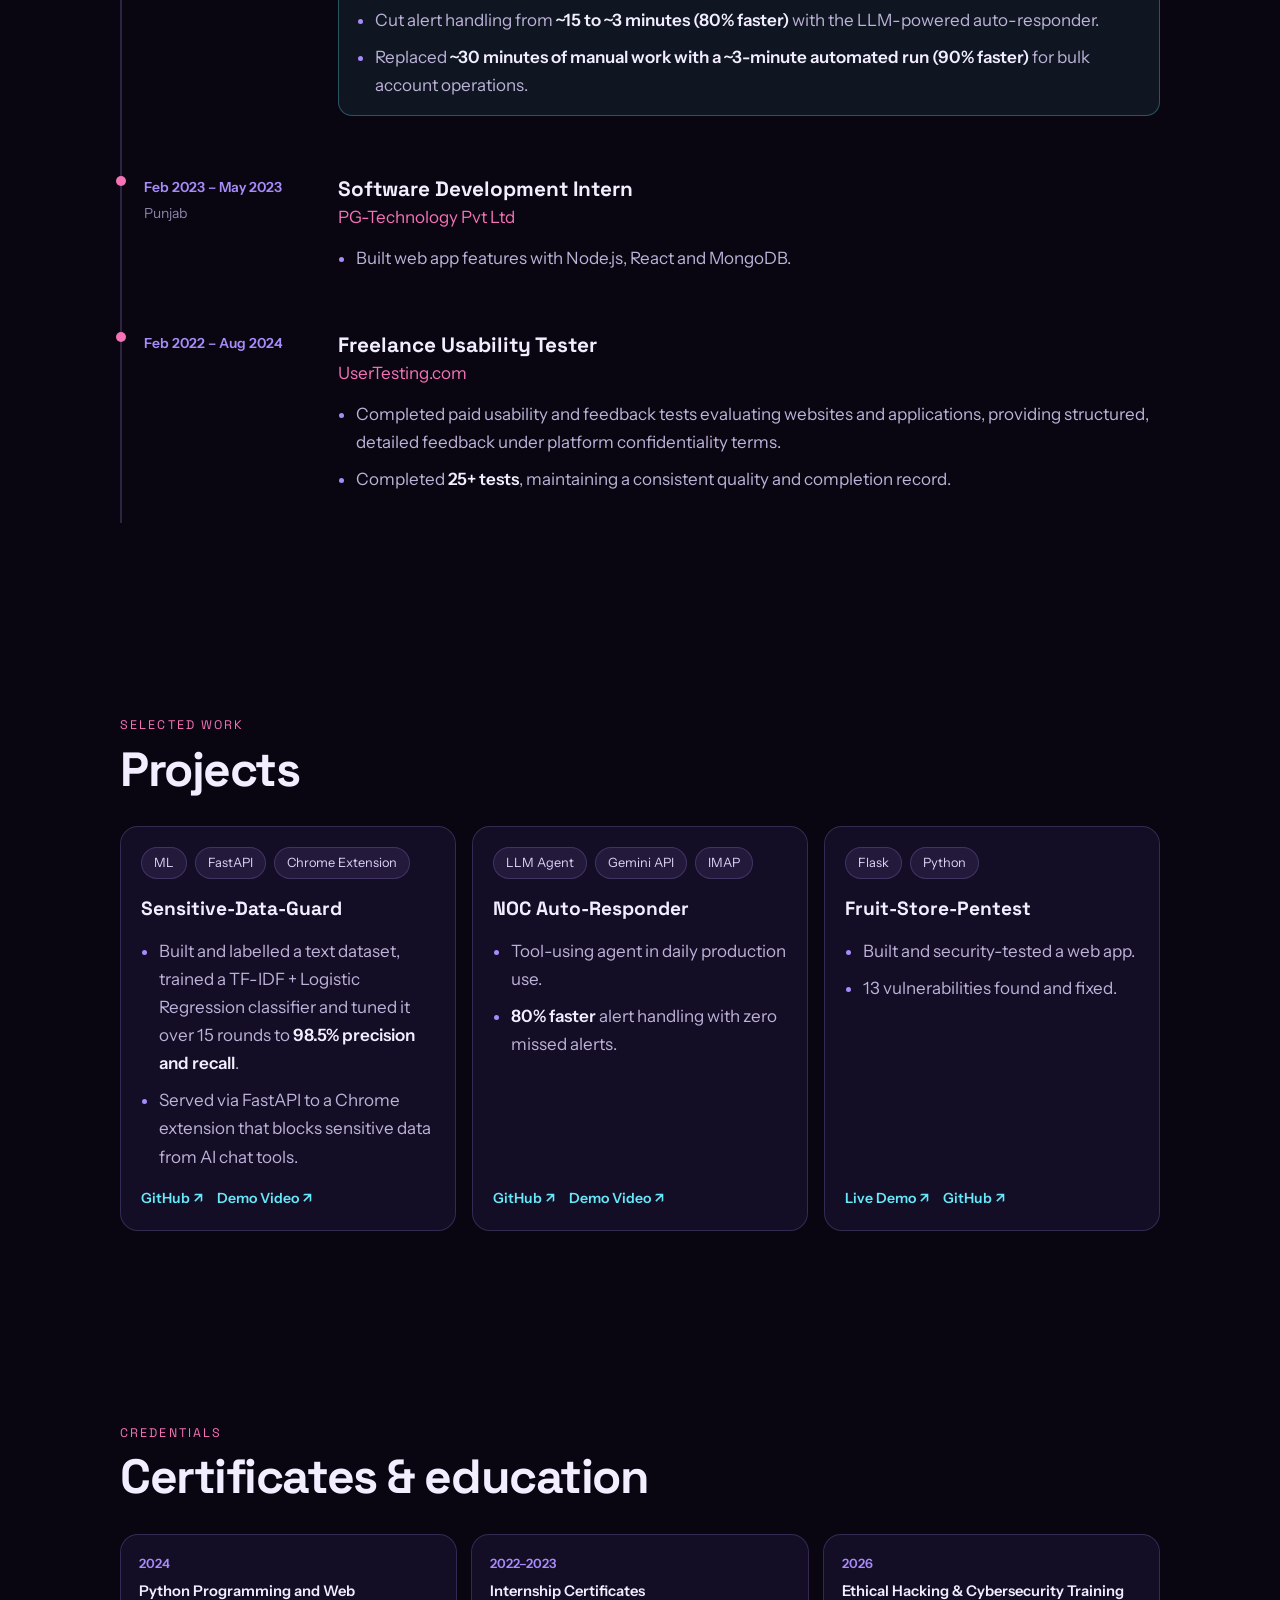
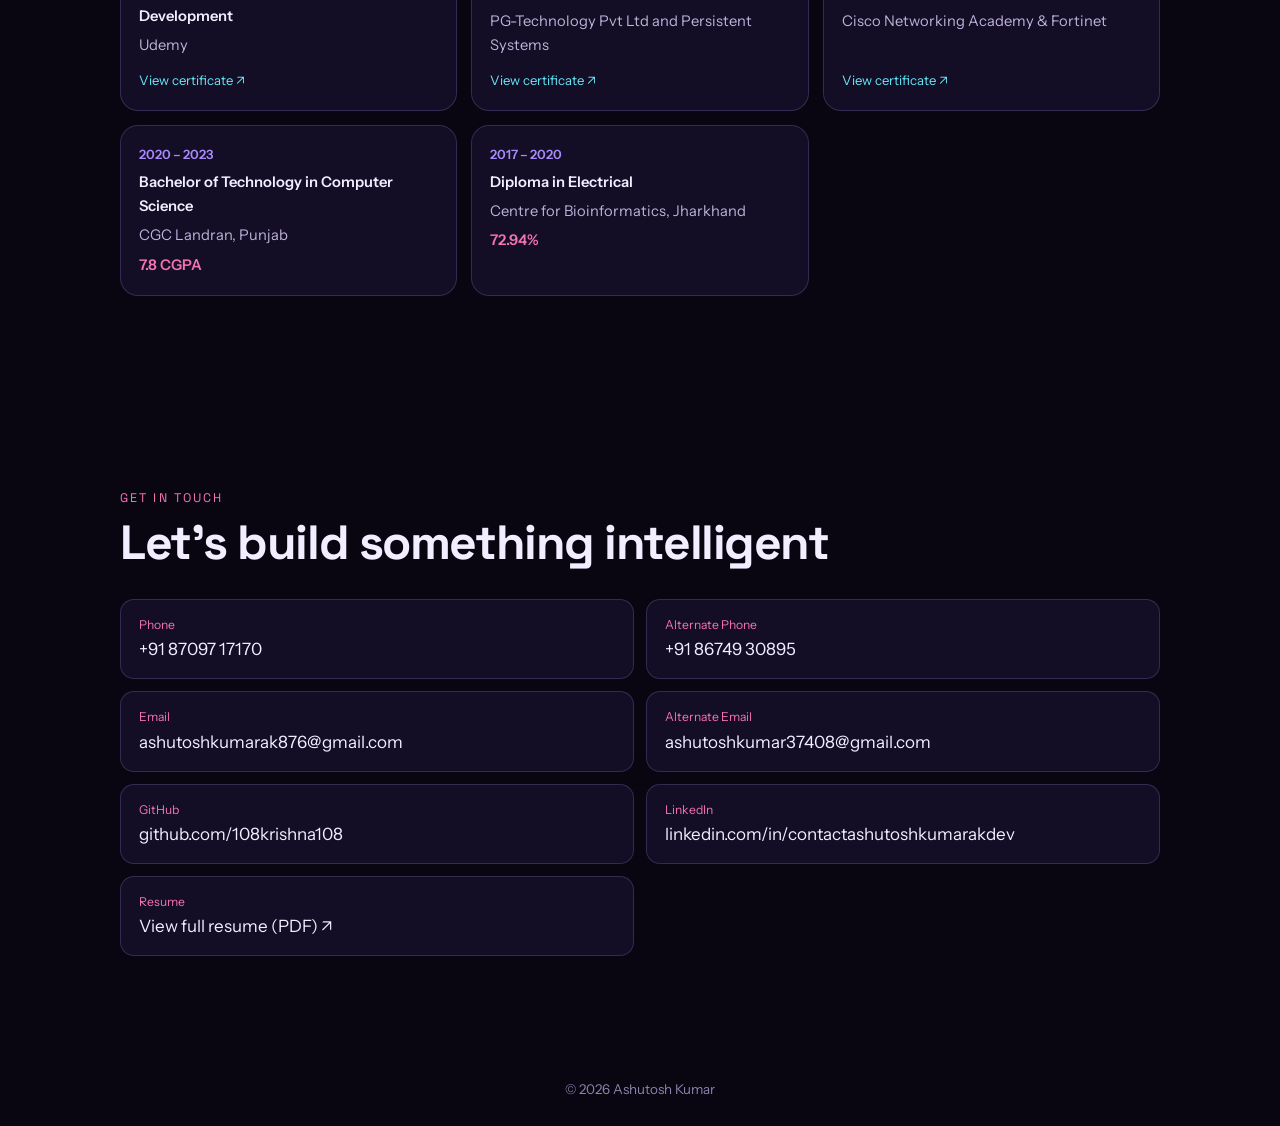
==== commit 1a625cdd: "push" ====
--- a/ai-ml-engineer/index.html
+++ b/ai-ml-engineer/index.html
@@ -185,7 +185,7 @@
 
 
 <canvas id="net" aria-hidden="true"></canvas>
-<header class="topbar"><a class="brand" href="#top">AK<span>.ai</span></a><nav aria-label="Sections"><a href="#agent" data-spy>Agent</a><a href="#model" data-spy>Model</a><a href="#skills" data-spy>Skills</a><a href="#experience" data-spy>Experience</a><a href="#projects" data-spy>Projects</a><a href="#contact" data-spy>Contact</a></nav><a class="nav-resume" href="https://drive.google.com/file/d/1RLlVlY41QVcTqa9_hmAewLSdM6iTiIDr/view?usp=drive_link" target="_blank" rel="noopener noreferrer">Resume</a></header>
+<header class="topbar"><a class="brand" href="#top">AK<span>.ai</span></a><nav aria-label="Sections"><a href="#agent" data-spy>Agent</a><a href="#model" data-spy>Model</a><a href="#skills" data-spy>Skills</a><a href="#experience" data-spy>Experience</a><a href="#projects" data-spy>Projects</a><a href="#contact" data-spy>Contact</a></nav><a class="nav-resume" href="https://drive.google.com/file/d/1t7cbxMRxEM3V82PSO88-7-uhh_xNQKoB/view?usp=sharing" target="_blank" rel="noopener noreferrer">Resume</a></header>
 <main id="top">
   <section class="hero">
     <img class="avatar" src="../photo.png" alt="Portrait of Ashutosh Kumar" width="124" height="124">
@@ -194,7 +194,7 @@
     <p class="role">Software Developer – AI/ML</p>
     <div class="chips center"><span class="chip">LLM Agents</span><span class="chip">Python</span><span class="chip">FastAPI</span><span class="chip">scikit-learn</span><span class="chip">Automation</span></div>
     <p class="intro">I build LLM agents and machine-learning tools in Python, from a labelled dataset to automation running in daily production.</p>
-    <div class="actions"><a class="btn primary" href="https://drive.google.com/file/d/1RLlVlY41QVcTqa9_hmAewLSdM6iTiIDr/view?usp=drive_link" target="_blank" rel="noopener noreferrer">View Resume</a><a class="btn" href="#agent">See the agent</a><a class="btn" href="#contact">Contact</a></div>
+    <div class="actions"><a class="btn primary" href="https://drive.google.com/file/d/1t7cbxMRxEM3V82PSO88-7-uhh_xNQKoB/view?usp=sharing" target="_blank" rel="noopener noreferrer">View Resume</a><a class="btn" href="#agent">See the agent</a><a class="btn" href="#contact">Contact</a></div>
     <div class="metrics"><div class="metric reveal"><strong>98.5%</strong><span>precision and recall</span></div><div class="metric reveal"><strong>15</strong><span>model tuning rounds</span></div><div class="metric reveal"><strong>80%</strong><span>faster alert handling</span></div><div class="metric reveal"><strong>0</strong><span>missed alerts</span></div></div>
   </section>
   <section id="agent"><p class="eyebrow">Agent architecture</p><h2>NOC Auto-Responder</h2><p class="lede">A tool-using agent in daily production use.</p><ol class="flow"><li class="step reveal"><span class="step-no">01</span><strong>Input</strong><span>Reads device-down alerts over IMAP</span></li><li class="step reveal"><span class="step-no">02</span><strong>Tool calls</strong><span>Site directory · Manager lookup · Live weather API</span></li><li class="step reveal"><span class="step-no">03</span><strong>LLM</strong><span>Drafts the notification with Gemini</span></li><li class="step reveal"><span class="step-no">04</span><strong>Fallback</strong><span>Rule-based template when the LLM fails or times out</span></li></ol></section>
@@ -204,7 +204,7 @@
   <section id="experience"><p class="eyebrow">Career</p><h2>Experience</h2><article class="job reveal"><div class="job-meta"><span>Aug 2024 – Oct 2026</span><span>Gurugram</span></div><div><h3>Software Developer – AI/ML &amp; Automation</h3><p class="co">Tietoevry India Pvt Ltd</p><ul><li>Designed and built an agentic NOC Auto-Responder: the agent reads device-down alerts over IMAP, calls <strong>3 tools</strong> (site directory, manager lookup, live weather API) and drafts notifications with Gemini.</li><li>Added a rule-based template fallback so the agent never drops an alert when the LLM fails or times out.</li><li>Applied detection logic and threat-intel APIs (VirusTotal, AbuseIPDB) to classify and prioritise <strong>30–40 events a day (~700 a month)</strong>.</li><li>Automated repetitive operations across <strong>4 enterprise platforms</strong> (ServiceNow, CrowdStrike, Google SecOps, Entra ID) with Python and PowerShell.</li><li>Analysed log data with Google SecOps queries to find patterns behind recurring incidents and traced them to <strong>3 root causes</strong>.</li></ul><div class="wins"><h4>Key achievements</h4><ul><li>Cut alert handling from <strong>~15 to ~3 minutes (80% faster)</strong> with the LLM-powered auto-responder.</li><li>Replaced <strong>~30 minutes of manual work with a ~3-minute automated run (90% faster)</strong> for bulk account operations.</li></ul></div></div></article><article class="job reveal"><div class="job-meta"><span>Feb 2023 – May 2023</span><span>Punjab</span></div><div><h3>Software Development Intern</h3><p class="co">PG-Technology Pvt Ltd</p><ul><li>Built web app features with Node.js, React and MongoDB.</li></ul></div></article><article class="job reveal"><div class="job-meta"><span>Feb 2022 – Aug 2024</span><span></span></div><div><h3>Freelance Usability Tester</h3><p class="co">UserTesting.com</p><ul><li>Completed paid usability and feedback tests evaluating websites and applications, providing structured, detailed feedback under platform confidentiality terms.</li><li>Completed <strong>25+ tests</strong>, maintaining a consistent quality and completion record.</li></ul></div></article></section>
   <section id="projects"><p class="eyebrow">Selected work</p><h2>Projects</h2><div class="proj-grid"><article class="proj reveal"><div class="chips"><span class="chip">ML</span><span class="chip">FastAPI</span><span class="chip">Chrome Extension</span></div><h3>Sensitive-Data-Guard</h3><ul><li>Built and labelled a text dataset, trained a TF-IDF + Logistic Regression classifier and tuned it over 15 rounds to <strong>98.5% precision and recall</strong>.</li><li>Served via FastAPI to a Chrome extension that blocks sensitive data from AI chat tools.</li></ul><div class="plinks"><a class="plink" href="https://github.com/108krishna108/Sensitive-Data-Guard" target="_blank" rel="noopener noreferrer">GitHub <span aria-hidden="true">↗</span></a><a class="plink" href="https://www.loom.com/share/98ffaa30d86a4ac590763d7433752512" target="_blank" rel="noopener noreferrer">Demo Video <span aria-hidden="true">↗</span></a></div></article><article class="proj reveal"><div class="chips"><span class="chip">LLM Agent</span><span class="chip">Gemini API</span><span class="chip">IMAP</span></div><h3>NOC Auto-Responder</h3><ul><li>Tool-using agent in daily production use.</li><li><strong>80% faster</strong> alert handling with zero missed alerts.</li></ul><div class="plinks"><a class="plink" href="https://github.com/108krishna108/Noc__auto__responder108" target="_blank" rel="noopener noreferrer">GitHub <span aria-hidden="true">↗</span></a><a class="plink" href="https://drive.google.com/file/d/1o7Acmb9kYt1wf3YQ3qT6laahlsnbMGVQ/view?usp=drive_link" target="_blank" rel="noopener noreferrer">Demo Video <span aria-hidden="true">↗</span></a></div></article><article class="proj reveal"><div class="chips"><span class="chip">Flask</span><span class="chip">Python</span></div><h3>Fruit-Store-Pentest</h3><ul><li>Built and security-tested a web app.</li><li>13 vulnerabilities found and fixed.</li></ul><div class="plinks"><a class="plink" href="https://fruit-store-pentest.onrender.com/" target="_blank" rel="noopener noreferrer">Live Demo <span aria-hidden="true">↗</span></a><a class="plink" href="https://github.com/108krishna108/fruit-store-pentest" target="_blank" rel="noopener noreferrer">GitHub <span aria-hidden="true">↗</span></a></div></article></div></section>
   <section id="credentials"><p class="eyebrow">Credentials</p><h2>Certificates &amp; education</h2><div class="cards"><a class="cert reveal" href="https://drive.google.com/drive/folders/17gWDw0-nOkX5b3Zy6BZHr-tLGWZZBBZR?usp=drive_link" target="_blank" rel="noopener noreferrer"><span class="cert-year">2024</span><strong>Python Programming and Web Development</strong><span class="cert-issuer">Udemy</span><span class="cert-open">View certificate ↗</span></a><a class="cert reveal" href="https://drive.google.com/drive/folders/1X7R6Z8djDzRFwH_glODkxabgyO7KA3sj?usp=drive_link" target="_blank" rel="noopener noreferrer"><span class="cert-year">2022–2023</span><strong>Internship Certificates</strong><span class="cert-issuer">PG-Technology Pvt Ltd and Persistent Systems</span><span class="cert-open">View certificate ↗</span></a><a class="cert reveal" href="https://drive.google.com/drive/folders/1lPvsDt-7lBXQo9Z0tTZPq7gN1NkgjozB?usp=drive_link" target="_blank" rel="noopener noreferrer"><span class="cert-year">2026</span><strong>Ethical Hacking &amp; Cybersecurity Training</strong><span class="cert-issuer">Cisco Networking Academy &amp; Fortinet</span><span class="cert-open">View certificate ↗</span></a><div class="edu reveal"><span class="edu-years">2020 – 2023</span><strong>Bachelor of Technology in Computer Science</strong><span>CGC Landran, Punjab</span><span class="edu-score">7.8 CGPA</span></div><div class="edu reveal"><span class="edu-years">2017 – 2020</span><strong>Diploma in Electrical</strong><span>Centre for Bioinformatics, Jharkhand</span><span class="edu-score">72.94%</span></div></div></section>
-  <section id="contact"><p class="eyebrow">Get in touch</p><h2>Let's build something intelligent</h2><ul class="contact-list"><li><a href="tel:+918709717170"><span>Phone</span>+91 87097 17170</a></li><li><a href="tel:+918674930895"><span>Alternate Phone</span>+91 86749 30895</a></li><li><a href="mailto:ashutoshkumarak876@gmail.com"><span>Email</span>ashutoshkumarak876@gmail.com</a></li><li><a href="mailto:ashutoshkumar37408@gmail.com"><span>Alternate Email</span>ashutoshkumar37408@gmail.com</a></li><li><a href="https://github.com/108krishna108" target="_blank" rel="noopener noreferrer"><span>GitHub</span>github.com/108krishna108</a></li><li><a href="https://www.linkedin.com/in/contactashutoshkumarakdev" target="_blank" rel="noopener noreferrer"><span>LinkedIn</span>linkedin.com/in/contactashutoshkumarakdev</a></li><li><a href="https://drive.google.com/file/d/1RLlVlY41QVcTqa9_hmAewLSdM6iTiIDr/view?usp=drive_link" target="_blank" rel="noopener noreferrer"><span>Resume</span>View full resume (PDF) ↗</a></li></ul></section>
+  <section id="contact"><p class="eyebrow">Get in touch</p><h2>Let's build something intelligent</h2><ul class="contact-list"><li><a href="tel:+918709717170"><span>Phone</span>+91 87097 17170</a></li><li><a href="tel:+918674930895"><span>Alternate Phone</span>+91 86749 30895</a></li><li><a href="mailto:ashutoshkumarak876@gmail.com"><span>Email</span>ashutoshkumarak876@gmail.com</a></li><li><a href="mailto:ashutoshkumar37408@gmail.com"><span>Alternate Email</span>ashutoshkumar37408@gmail.com</a></li><li><a href="https://github.com/108krishna108" target="_blank" rel="noopener noreferrer"><span>GitHub</span>github.com/108krishna108</a></li><li><a href="https://www.linkedin.com/in/contactashutoshkumarakdev" target="_blank" rel="noopener noreferrer"><span>LinkedIn</span>linkedin.com/in/contactashutoshkumarakdev</a></li><li><a href="https://drive.google.com/file/d/1t7cbxMRxEM3V82PSO88-7-uhh_xNQKoB/view?usp=sharing" target="_blank" rel="noopener noreferrer"><span>Resume</span>View full resume (PDF) ↗</a></li></ul></section>
 </main>
 <footer>© 2026 Ashutosh Kumar</footer>
 <script>
